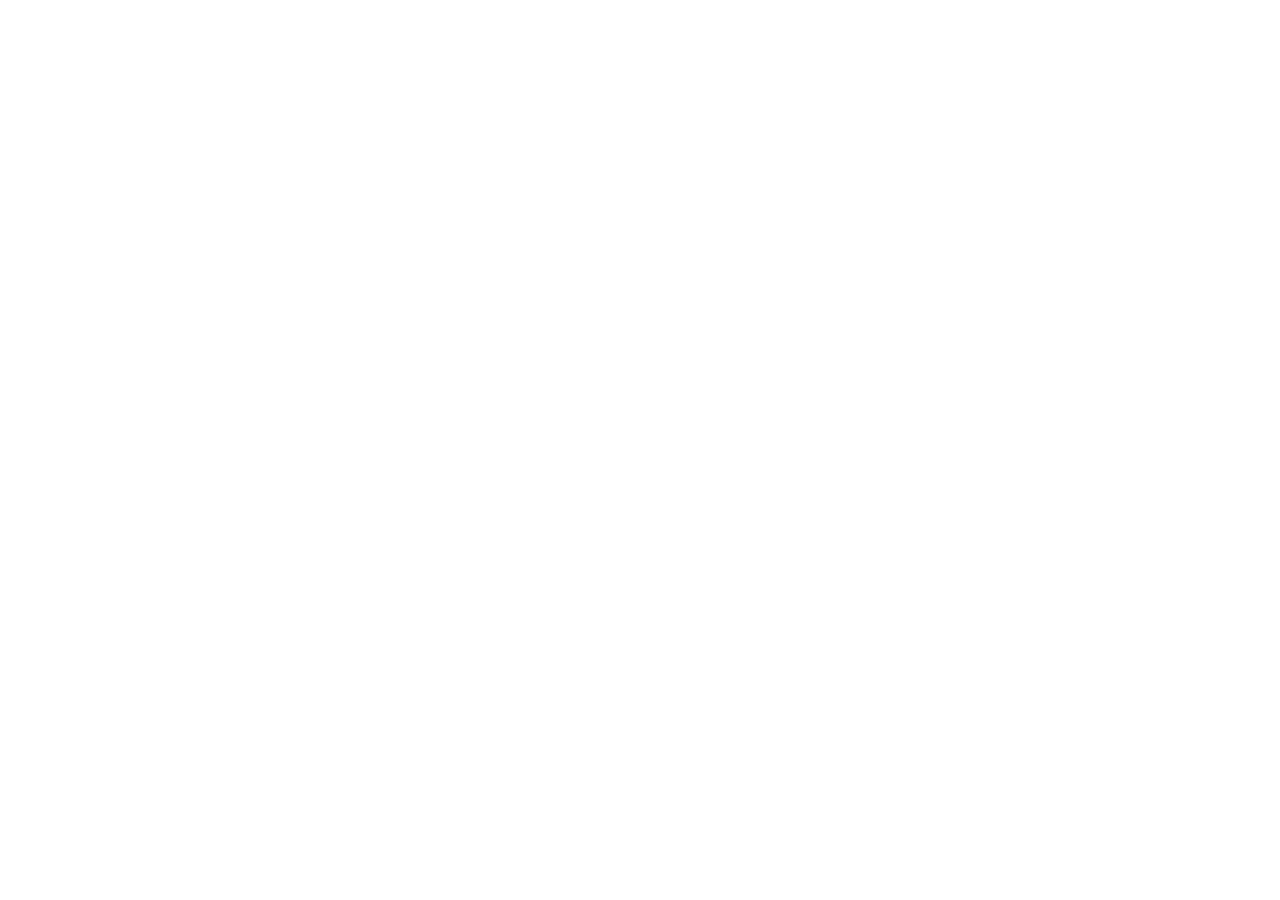
==== index.html @ ad1311bf "feat: initial commit for Nova Unblocked Games Setup project structure, Tailwind CSS, Vite configurat" ====
<!doctype html>
<html lang="en">
  <head>
    <meta charset="UTF-8" />
    <meta name="viewport" content="width=device-width, initial-scale=1.0" />
    <title>Nova Unblocked Games</title>
    <meta name="description" content="Fast, unblocked HTML5 games hub featuring curated arcade, puzzle, sports, and retro games with tab cloaking and fullscreen play." />
    <meta property="og:title" content="Nova Unblocked Games" />
    <meta property="og:description" content="Fast, unblocked HTML5 games hub featuring curated arcade, puzzle, sports, and retro games with tab cloaking and fullscreen play." />
    <meta property="og:type" content="website" />
    <meta name="twitter:card" content="summary_large_image" />
    <link rel="preconnect" href="https://fonts.googleapis.com" />
    <link rel="preconnect" href="https://fonts.gstatic.com" crossorigin />
    <link href="https://fonts.googleapis.com/css2?family=Plus+Jakarta+Sans:wght@400;500;600;700;800&family=JetBrains+Mono:wght@400;500&display=swap" rel="stylesheet" />
    <link id="app-favicon" rel="icon" type="image/svg+xml" href="data:image/svg+xml,<svg xmlns='http://www.w3.org/2000/svg' viewBox='0 0 24 24' fill='%236366f1'><path d='M21 6H3c-1.1 0-2 .9-2 2v8c0 1.1.9 2 2 2h18c1.1 0 2-.9 2-2V8c0-1.1-.9-2-2-2zm-10 7H8v3H6v-3H3v-2h3V8h2v3h3v2zm4.5 2c-.83 0-1.5-.67-1.5-1.5s.67-1.5 1.5-1.5 1.5.67 1.5 1.5-.67 1.5-1.5 1.5zm4-3c-.83 0-1.5-.67-1.5-1.5S18.67 9 19.5 9s1.5.67 1.5 1.5-.67 1.5-1.5 1.5z'/></svg>" />
  </head>
  <body class="bg-slate-950 text-slate-100 min-h-screen antialiased selection:bg-indigo-500 selection:text-white">
    <div id="root"></div>
    <script type="module" src="/src/main.jsx"></script>
  </body>
</html>
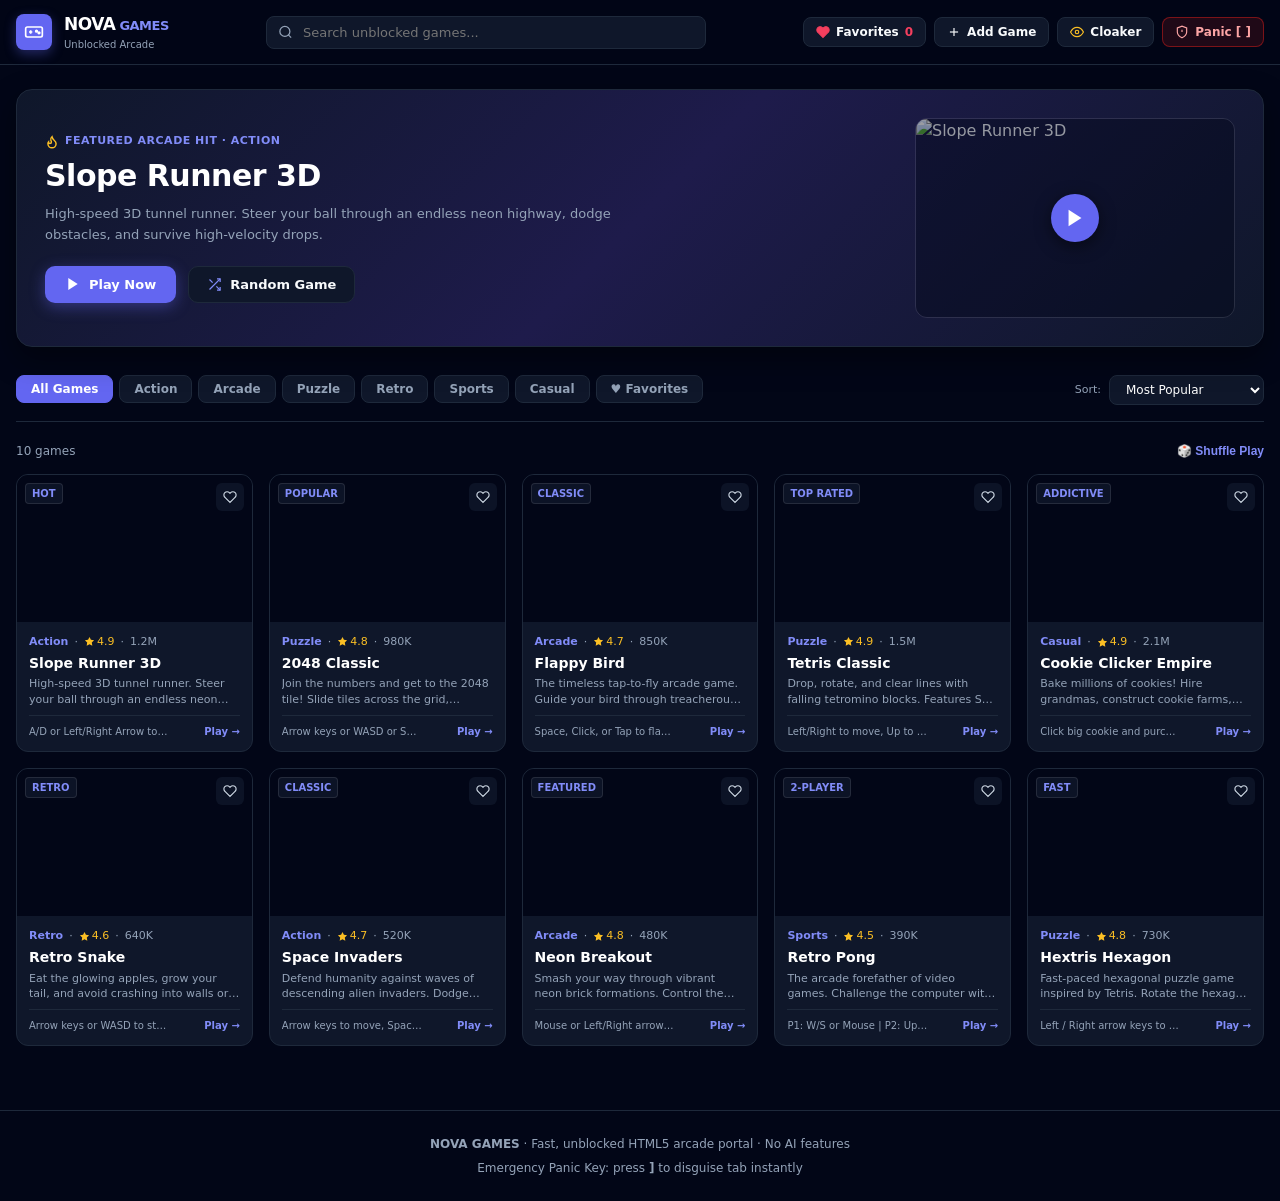
==== commit ec245abf: "feat: refactor to vanilla JS architecture Migrate the project to a pure vanilla JavaScript stack wit" ====
--- a/index.html
+++ b/index.html
@@ -13,9 +13,301 @@
     <link rel="preconnect" href="https://fonts.gstatic.com" crossorigin />
     <link href="https://fonts.googleapis.com/css2?family=Plus+Jakarta+Sans:wght@400;500;600;700;800&family=JetBrains+Mono:wght@400;500&display=swap" rel="stylesheet" />
     <link id="app-favicon" rel="icon" type="image/svg+xml" href="data:image/svg+xml,<svg xmlns='http://www.w3.org/2000/svg' viewBox='0 0 24 24' fill='%236366f1'><path d='M21 6H3c-1.1 0-2 .9-2 2v8c0 1.1.9 2 2 2h18c1.1 0 2-.9 2-2V8c0-1.1-.9-2-2-2zm-10 7H8v3H6v-3H3v-2h3V8h2v3h3v2zm4.5 2c-.83 0-1.5-.67-1.5-1.5s.67-1.5 1.5-1.5 1.5.67 1.5 1.5-.67 1.5-1.5 1.5zm4-3c-.83 0-1.5-.67-1.5-1.5S18.67 9 19.5 9s1.5.67 1.5 1.5-.67 1.5-1.5 1.5z'/></svg>" />
+    <link rel="stylesheet" href="./src/style.css" />
+    <script type="module" src="./src/main.js"></script>
   </head>
-  <body class="bg-slate-950 text-slate-100 min-h-screen antialiased selection:bg-indigo-500 selection:text-white">
-    <div id="root"></div>
-    <script type="module" src="/src/main.jsx"></script>
+  <body>
+    <!-- Top Navigation Bar -->
+    <header class="navbar">
+      <div class="nav-container">
+        <!-- Brand -->
+        <a class="brand" onclick="closePlayer(); resetFilter();">
+          <div class="brand-icon">
+            <svg width="20" height="20" viewBox="0 0 24 24" fill="none" stroke="currentColor" stroke-width="2"><rect x="2" y="6" width="20" height="12" rx="2"/><path d="M6 12h4m-2-2v4"/><circle cx="15" cy="11" r="1"/><circle cx="18" cy="13" r="1"/></svg>
+          </div>
+          <div>
+            <div class="brand-title">NOVA<span>GAMES</span></div>
+            <span class="brand-sub">Unblocked Arcade</span>
+          </div>
+        </a>
+
+        <!-- Search -->
+        <div class="search-box">
+          <svg class="search-icon" width="15" height="15" viewBox="0 0 24 24" fill="none" stroke="currentColor" stroke-width="2"><circle cx="11" cy="11" r="8"/><line x1="21" y1="21" x2="16.65" y2="16.65"/></svg>
+          <input type="text" id="search-input" class="search-input" placeholder="Search unblocked games..." autocomplete="off" />
+          <button id="search-clear" class="search-clear" title="Clear search">✕</button>
+        </div>
+
+        <!-- Action Buttons -->
+        <div class="nav-actions">
+          <button class="btn-nav" onclick="activeCategory = 'favorites'; updateCategoryTabs(); renderGames();" title="View Starred Games">
+            <svg width="14" height="14" viewBox="0 0 24 24" fill="#f43f5e" stroke="#f43f5e" stroke-width="2"><path d="M20.84 4.61a5.5 5.5 0 0 0-7.78 0L12 5.67l-1.06-1.06a5.5 5.5 0 0 0-7.78 7.78l1.06 1.06L12 21.23l7.78-7.78 1.06-1.06a5.5 5.5 0 0 0 0-7.78z"/></svg>
+            <span class="desktop-only">Favorites</span>
+            <span id="favorites-count" style="color:var(--rose); font-weight:700;">0</span>
+          </button>
+
+          <button class="btn-nav" onclick="openModal('add-game-modal')" title="Add your own iframe game">
+            <svg width="14" height="14" viewBox="0 0 24 24" fill="none" stroke="currentColor" stroke-width="2"><line x1="12" y1="5" x2="12" y2="19"/><line x1="5" y1="12" x2="19" y2="12"/></svg>
+            <span class="desktop-only">Add Game</span>
+          </button>
+
+          <button class="btn-nav" onclick="openModal('cloaker-modal')" title="Disguise browser tab">
+            <svg width="14" height="14" viewBox="0 0 24 24" fill="none" stroke="#fbbf24" stroke-width="2"><path d="M1 12s4-8 11-8 11 8 11 8-4 8-11 8-11-8-11-8z"/><circle cx="12" cy="12" r="3"/></svg>
+            <span class="desktop-only">Cloaker</span>
+          </button>
+
+          <button class="btn-nav btn-panic" onclick="togglePanic()" title="Panic disguise key [ ]">
+            <svg width="14" height="14" viewBox="0 0 24 24" fill="none" stroke="currentColor" stroke-width="2"><path d="M12 22s8-4 8-10V5l-8-3-8 3v7c0 6 8 10 8 10z"/><line x1="12" y1="8" x2="12" y2="12"/><line x1="12" y1="16" x2="12.01" y2="16"/></svg>
+            <span>Panic [ ]</span>
+          </button>
+        </div>
+      </div>
+    </header>
+
+    <!-- Main Container -->
+    <main class="main-content">
+      <!-- Library View -->
+      <section id="library-view">
+        <!-- Hero Spotlight -->
+        <div id="hero-section">
+          <div id="hero-card" class="hero-card">
+            <!-- Populated by main.js -->
+          </div>
+        </div>
+
+        <!-- Recently Played Rail -->
+        <div id="recent-section" style="display:none; margin-bottom: 24px;">
+          <div style="font-size: 11px; font-weight: 700; color: var(--text-muted); text-transform: uppercase; letter-spacing: 0.5px; margin-bottom: 8px;">
+            Recently Played
+          </div>
+          <div id="recent-rail" style="display: flex; gap: 10px; overflow-x: auto; padding-bottom: 6px;"></div>
+        </div>
+
+        <!-- Filter & Sorting Navigation Bar -->
+        <div class="filter-bar">
+          <div class="category-tabs">
+            <button class="cat-tab active" data-cat="all">All Games</button>
+            <button class="cat-tab" data-cat="Action">Action</button>
+            <button class="cat-tab" data-cat="Arcade">Arcade</button>
+            <button class="cat-tab" data-cat="Puzzle">Puzzle</button>
+            <button class="cat-tab" data-cat="Retro">Retro</button>
+            <button class="cat-tab" data-cat="Sports">Sports</button>
+            <button class="cat-tab" data-cat="Casual">Casual</button>
+            <button class="cat-tab favorites-tab" data-cat="favorites">♥ Favorites</button>
+          </div>
+
+          <div style="display: flex; align-items: center; gap: 8px;">
+            <span style="font-size: 11px; color: var(--text-muted);">Sort:</span>
+            <select id="sort-select" class="sort-select">
+              <option value="popular">Most Popular</option>
+              <option value="rating">Top Rated</option>
+              <option value="az">Alphabetical (A-Z)</option>
+            </select>
+          </div>
+        </div>
+
+        <!-- Grid Header -->
+        <div style="display: flex; justify-content: space-between; align-items: center; margin-bottom: 14px; font-size: 12px; color: var(--text-muted);">
+          <span id="games-count">Loading games...</span>
+          <button style="background: none; border: none; color: var(--accent-light); cursor: pointer; font-size: 12px; font-weight: 600;" onclick="playRandomGame()">
+            🎲 Shuffle Play
+          </button>
+        </div>
+
+        <!-- Games Grid -->
+        <div id="games-grid" class="games-grid">
+          <!-- Populated by main.js -->
+        </div>
+      </section>
+
+      <!-- Game Player View -->
+      <section id="player-view" class="player-view">
+        <!-- Player Action Toolbar -->
+        <div class="player-toolbar">
+          <button class="btn-nav" onclick="closePlayer()">
+            <svg width="14" height="14" viewBox="0 0 24 24" fill="none" stroke="currentColor" stroke-width="2"><line x1="19" y1="12" x2="5" y2="12"/><polyline points="12 19 5 12 12 5"/></svg>
+            <span>Back to Library</span>
+          </button>
+
+          <div style="display: flex; gap: 8px; flex-wrap: wrap;">
+            <button id="player-fav-btn" class="btn-nav" onclick="toggleFavorite(activeGame.id)">
+              <!-- Populated by JS -->
+            </button>
+            <button class="btn-nav" onclick="toggleTheater()" title="Toggle Theater Mode">
+              <svg width="14" height="14" viewBox="0 0 24 24" fill="none" stroke="currentColor" stroke-width="2"><rect x="2" y="7" width="20" height="15" rx="2" ry="2"/><polyline points="17 2 12 7 7 2"/></svg>
+              <span>Theater</span>
+            </button>
+            <button class="btn-nav" onclick="reloadGameFrame()" title="Reload Frame">
+              <svg width="14" height="14" viewBox="0 0 24 24" fill="none" stroke="currentColor" stroke-width="2"><polyline points="23 4 23 10 17 10"/><path d="M20.49 15a9 9 0 1 1-2.12-9.36L23 10"/></svg>
+              <span>Reload</span>
+            </button>
+            <button class="btn-nav" onclick="toggleFullscreen()" title="Fullscreen">
+              <svg width="14" height="14" viewBox="0 0 24 24" fill="none" stroke="currentColor" stroke-width="2"><polyline points="15 3 21 3 21 9"/><polyline points="9 21 3 21 3 15"/><line x1="21" y1="3" x2="14" y2="10"/><line x1="3" y1="21" x2="10" y2="14"/></svg>
+              <span>Fullscreen</span>
+            </button>
+            <button class="btn-primary" style="padding: 7px 14px; font-size: 12px;" onclick="openAboutBlank()" title="Open in stealth about:blank window">
+              <svg width="14" height="14" viewBox="0 0 24 24" fill="none" stroke="currentColor" stroke-width="2"><path d="M18 13v6a2 2 0 0 1-2 2H5a2 2 0 0 1-2-2V8a2 2 0 0 1 2-2h6"/><polyline points="15 3 21 3 21 9"/><line x1="10" y1="14" x2="21" y2="3"/></svg>
+              <span>Stealth Window</span>
+            </button>
+          </div>
+        </div>
+
+        <!-- Iframe Container -->
+        <div id="player-frame-container" class="player-frame-container">
+          <iframe id="player-iframe" class="player-iframe" allow="fullscreen; accelerometer; gyroscope; gamepad" allowfullscreen sandbox="allow-scripts allow-same-origin allow-forms allow-popups allow-modals"></iframe>
+        </div>
+
+        <!-- Details Card -->
+        <div class="player-details-card">
+          <div style="display:flex; justify-content:space-between; align-items:flex-start; gap:16px; border-bottom: 1px solid var(--border-color); padding-bottom: 14px;">
+            <div>
+              <div style="display:flex; align-items:center; gap:6px; font-size:12px; color:var(--text-muted); margin-bottom:4px;">
+                <span id="player-category" style="color:var(--accent-light); font-weight:700;"></span>
+                <span>·</span>
+                <span style="color:var(--amber);">★ <span id="player-rating"></span></span>
+                <span>·</span>
+                <span id="player-plays"></span>
+              </div>
+              <h1 id="player-title" style="font-size:22px; font-weight:800; color:#fff;"></h1>
+            </div>
+
+            <button class="btn-nav" onclick="shareGame()">
+              <svg width="14" height="14" viewBox="0 0 24 24" fill="none" stroke="currentColor" stroke-width="2"><circle cx="18" cy="5" r="3"/><circle cx="6" cy="12" r="3"/><circle cx="18" cy="19" r="3"/><line x1="8.59" y1="13.51" x2="15.42" y2="17.49"/><line x1="15.41" y1="6.51" x2="8.59" y2="10.49"/></svg>
+              <span>Share</span>
+            </button>
+          </div>
+
+          <!-- Controls hint box -->
+          <div style="margin-top:14px; background:#020617; border:1px solid var(--border-color); border-radius:8px; padding:10px 14px; font-size:12px; display:flex; align-items:center; gap:8px;">
+            <span style="font-weight:700; color:#fff;">Controls:</span>
+            <span id="player-controls" style="color:var(--text-muted); font-family:var(--font-mono);"></span>
+          </div>
+
+          <!-- Description -->
+          <p id="player-desc" style="margin-top:12px; font-size:13px; color:var(--text-muted); line-height:1.6;"></p>
+
+          <!-- Tags -->
+          <div id="player-tags" style="margin-top:12px; font-size:11px; color:var(--text-muted);"></div>
+        </div>
+      </section>
+    </main>
+
+    <!-- Footer -->
+    <footer class="footer">
+      <div>
+        <b>NOVA GAMES</b> · Fast, unblocked HTML5 arcade portal · No AI features
+      </div>
+      <div style="margin-top: 6px;">
+        Emergency Panic Key: press <b>]</b> to disguise tab instantly
+      </div>
+    </footer>
+
+    <!-- Tab Cloaker Modal -->
+    <div id="cloaker-modal" class="modal-overlay" onclick="closeModal('cloaker-modal')">
+      <div class="modal-box" onclick="event.stopPropagation()">
+        <div class="modal-header">
+          <div class="modal-title">Tab Cloaker Disguise</div>
+          <button class="modal-close" onclick="closeModal('cloaker-modal')">✕</button>
+        </div>
+        <p style="font-size:12px; color:var(--text-muted); margin-bottom:14px;">
+          Select a preset to camouflage your browser tab title and favicon:
+        </p>
+        <div id="cloak-presets-list"></div>
+      </div>
+    </div>
+
+    <!-- Add Custom Game Modal -->
+    <div id="add-game-modal" class="modal-overlay" onclick="closeModal('add-game-modal')">
+      <div class="modal-box" onclick="event.stopPropagation()">
+        <div class="modal-header">
+          <div class="modal-title">Add Custom Game</div>
+          <button class="modal-close" onclick="closeModal('add-game-modal')">✕</button>
+        </div>
+        <form id="add-game-form">
+          <div class="form-group">
+            <label class="form-label">Game Title *</label>
+            <input type="text" id="new-game-title" class="form-input" required placeholder="e.g. Pixel Runner" />
+          </div>
+
+          <div style="display:grid; grid-template-columns: 1fr 1fr; gap:10px;">
+            <div class="form-group">
+              <label class="form-label">Category</label>
+              <select id="new-game-category" class="form-select">
+                <option value="Action">Action</option>
+                <option value="Arcade">Arcade</option>
+                <option value="Puzzle">Puzzle</option>
+                <option value="Retro">Retro</option>
+                <option value="Sports">Sports</option>
+                <option value="Casual">Casual</option>
+              </select>
+            </div>
+            <div class="form-group">
+              <label class="form-label">Controls</label>
+              <input type="text" id="new-game-controls" class="form-input" placeholder="e.g. Arrow keys" />
+            </div>
+          </div>
+
+          <div class="form-group">
+            <label class="form-label">Iframe Embed Code or URL *</label>
+            <textarea id="new-game-iframe" class="form-textarea" rows="3" required placeholder='<iframe src="https://..." allowfullscreen></iframe> OR https://example.com/game'></textarea>
+          </div>
+
+          <div class="form-group">
+            <label class="form-label">Description</label>
+            <textarea id="new-game-desc" class="form-textarea" rows="2" placeholder="Short description of the game..."></textarea>
+          </div>
+
+          <div style="display:flex; justify-content:space-between; align-items:center; margin-top:16px;">
+            <button type="button" class="btn-secondary" style="font-size:11px; padding:6px 10px;" onclick="exportGamesJson()">
+              Export games.json
+            </button>
+            <div style="display:flex; gap:8px;">
+              <button type="button" class="btn-secondary" onclick="closeModal('add-game-modal')">Cancel</button>
+              <button type="submit" class="btn-primary">Save Game</button>
+            </div>
+          </div>
+        </form>
+      </div>
+    </div>
+
+    <!-- Panic Screen Disguise (Google Classroom) -->
+    <div id="panic-screen" class="panic-screen">
+      <div style="height:60px; border-bottom:1px solid #dadce0; background:#fff; padding:0 20px; display:flex; align-items:center; justify-content:space-between;">
+        <div style="display:flex; align-items:center; gap:10px;">
+          <span style="font-size:22px; color:#5f6368;">Google</span>
+          <span style="font-size:22px; color:#137333; font-weight:500;">Classroom</span>
+        </div>
+        <div style="display:flex; align-items:center; gap:12px;">
+          <span style="font-size:12px; color:#5f6368;">Press <b>ESC</b> or click here to resume:</span>
+          <button style="padding:6px 12px; background:#1a73e8; color:#fff; border:none; border-radius:4px; cursor:pointer;" onclick="togglePanic()">Resume</button>
+        </div>
+      </div>
+      <div style="max-width:900px; margin:30px auto; padding:0 20px; width:100%;">
+        <h2 style="font-size:18px; color:#202124; margin-bottom:16px;">Enrolled Classes</h2>
+        <div style="display:grid; grid-template-columns: repeat(auto-fit, minmax(260px, 1fr)); gap:20px;">
+          <div style="background:#fff; border:1px solid #dadce0; border-radius:8px; overflow:hidden;">
+            <div style="background:#1e8e3e; color:#fff; padding:16px; height:90px;">
+              <h3 style="font-size:16px;">AP Computer Science A</h3>
+              <p style="font-size:12px; opacity:0.9;">Period 3 · Room 204</p>
+            </div>
+            <div style="padding:14px; font-size:12px; color:#5f6368;">Due Friday: Lab Recursion Exercises</div>
+          </div>
+          <div style="background:#fff; border:1px solid #dadce0; border-radius:8px; overflow:hidden;">
+            <div style="background:#1a73e8; color:#fff; padding:16px; height:90px;">
+              <h3 style="font-size:16px;">World History II</h3>
+              <p style="font-size:12px; opacity:0.9;">Period 5 · Room 112</p>
+            </div>
+            <div style="padding:14px; font-size:12px; color:#5f6368;">Reading: Chapter 14 Documents</div>
+          </div>
+          <div style="background:#fff; border:1px solid #dadce0; border-radius:8px; overflow:hidden;">
+            <div style="background:#e37400; color:#fff; padding:16px; height:90px;">
+              <h3 style="font-size:16px;">Pre-Calculus Honors</h3>
+              <p style="font-size:12px; opacity:0.9;">Period 2 · Room 308</p>
+            </div>
+            <div style="padding:14px; font-size:12px; color:#5f6368;">Trigonometric Identities Quiz</div>
+          </div>
+        </div>
+      </div>
+    </div>
   </body>
 </html>
--- a/src/style.css
+++ b/src/style.css
@@ -0,0 +1,736 @@
+/* ============================================================
+   NOVA UNBLOCKED GAMES - PURE CSS STYLESHEET
+   Clean, modern dark-arcade aesthetic with zero-pill metadata
+   ============================================================ */
+
+*, *::before, *::after {
+  box-sizing: border-box;
+  margin: 0;
+  padding: 0;
+}
+
+:root {
+  --bg-main: #020617;
+  --bg-card: #0f172a;
+  --bg-card-hover: #1e293b;
+  --border-color: #1e293b;
+  --border-hover: #334155;
+  --text-main: #f8fafc;
+  --text-muted: #94a3b8;
+  --accent: #6366f1;
+  --accent-hover: #4f46e5;
+  --accent-light: #818cf8;
+  --rose: #f43f5e;
+  --amber: #fbbf24;
+  --green: #22c55e;
+  --font-sans: 'Plus Jakarta Sans', system-ui, -apple-system, sans-serif;
+  --font-mono: 'JetBrains Mono', monospace;
+}
+
+body {
+  background-color: var(--bg-main);
+  color: var(--text-main);
+  font-family: var(--font-sans);
+  min-height: 100vh;
+  line-height: 1.5;
+  -webkit-font-smoothing: antialiased;
+}
+
+/* Header & Navbar */
+.navbar {
+  position: sticky;
+  top: 0;
+  z-index: 40;
+  background: rgba(2, 6, 23, 0.88);
+  backdrop-filter: blur(12px);
+  -webkit-backdrop-filter: blur(12px);
+  border-bottom: 1px solid var(--border-color);
+}
+
+.nav-container {
+  max-width: 1280px;
+  margin: 0 auto;
+  padding: 0 16px;
+  height: 64px;
+  display: flex;
+  align-items: center;
+  justify-content: space-between;
+  gap: 16px;
+}
+
+.brand {
+  display: flex;
+  align-items: center;
+  gap: 12px;
+  cursor: pointer;
+  text-decoration: none;
+  flex-shrink: 0;
+}
+
+.brand-icon {
+  width: 36px;
+  height: 36px;
+  border-radius: 8px;
+  background: var(--accent);
+  display: flex;
+  align-items: center;
+  justify-content: center;
+  color: #fff;
+  box-shadow: 0 4px 12px rgba(99, 102, 241, 0.35);
+}
+
+.brand-title {
+  font-size: 17px;
+  font-weight: 800;
+  letter-spacing: -0.5px;
+  color: #fff;
+}
+
+.brand-title span {
+  color: var(--accent-light);
+  font-size: 13px;
+  font-weight: 700;
+  margin-left: 4px;
+}
+
+.brand-sub {
+  font-size: 10px;
+  color: var(--text-muted);
+  display: block;
+}
+
+/* Search Input */
+.search-box {
+  flex: 1;
+  max-width: 440px;
+  position: relative;
+}
+
+.search-icon {
+  position: absolute;
+  left: 12px;
+  top: 50%;
+  transform: translateY(-50%);
+  color: var(--text-muted);
+  pointer-events: none;
+}
+
+.search-input {
+  width: 100%;
+  background: #0f172a;
+  border: 1px solid var(--border-color);
+  border-radius: 8px;
+  padding: 8px 32px 8px 36px;
+  font-size: 13px;
+  color: #fff;
+  font-family: inherit;
+  outline: none;
+  transition: border-color 0.15s;
+}
+
+.search-input:focus {
+  border-color: var(--accent);
+}
+
+.search-clear {
+  position: absolute;
+  right: 10px;
+  top: 50%;
+  transform: translateY(-50%);
+  background: none;
+  border: none;
+  color: var(--text-muted);
+  cursor: pointer;
+  display: none;
+}
+
+.search-clear.visible {
+  display: block;
+}
+
+/* Nav Actions */
+.nav-actions {
+  display: flex;
+  align-items: center;
+  gap: 8px;
+  flex-shrink: 0;
+}
+
+.btn-nav {
+  display: inline-flex;
+  align-items: center;
+  gap: 6px;
+  padding: 7px 12px;
+  border-radius: 8px;
+  font-size: 12px;
+  font-weight: 600;
+  cursor: pointer;
+  background: #0f172a;
+  border: 1px solid var(--border-color);
+  color: var(--text-main);
+  transition: all 0.15s;
+  font-family: inherit;
+}
+
+.btn-nav:hover {
+  background: #1e293b;
+  border-color: var(--border-hover);
+}
+
+.btn-panic {
+  background: rgba(153, 27, 27, 0.2);
+  border-color: rgba(185, 28, 28, 0.6);
+  color: #fca5a5;
+}
+
+.btn-panic:hover {
+  background: rgba(185, 28, 28, 0.4);
+}
+
+/* Main Layout */
+.main-content {
+  max-width: 1280px;
+  margin: 0 auto;
+  padding: 24px 16px 64px;
+}
+
+/* Featured Hero Banner */
+.hero-card {
+  position: relative;
+  background: linear-gradient(135deg, #0f172a 0%, #1e1b4b 50%, #0f172a 100%);
+  border: 1px solid var(--border-color);
+  border-radius: 16px;
+  padding: 28px;
+  margin-bottom: 28px;
+  display: flex;
+  flex-direction: column;
+  gap: 24px;
+  box-shadow: 0 12px 30px rgba(0, 0, 0, 0.4);
+}
+
+@media (min-width: 768px) {
+  .hero-card {
+    flex-direction: row;
+    align-items: center;
+    justify-content: space-between;
+  }
+}
+
+.hero-info {
+  max-width: 580px;
+}
+
+.hero-kicker {
+  display: flex;
+  align-items: center;
+  gap: 6px;
+  font-size: 11px;
+  font-weight: 700;
+  color: var(--accent-light);
+  text-transform: uppercase;
+  letter-spacing: 0.5px;
+  margin-bottom: 8px;
+}
+
+.hero-title {
+  font-size: 30px;
+  font-weight: 800;
+  color: #fff;
+  letter-spacing: -0.5px;
+  line-height: 1.2;
+}
+
+.hero-desc {
+  font-size: 13px;
+  color: var(--text-muted);
+  margin-top: 10px;
+  line-height: 1.6;
+}
+
+.hero-buttons {
+  display: flex;
+  gap: 12px;
+  margin-top: 20px;
+}
+
+.btn-primary {
+  background: var(--accent);
+  color: #fff;
+  border: none;
+  padding: 10px 20px;
+  border-radius: 10px;
+  font-size: 13px;
+  font-weight: 700;
+  cursor: pointer;
+  display: inline-flex;
+  align-items: center;
+  gap: 8px;
+  box-shadow: 0 4px 15px rgba(99, 102, 241, 0.4);
+  transition: transform 0.1s, background 0.15s;
+  font-family: inherit;
+}
+
+.btn-primary:hover {
+  background: var(--accent-hover);
+  transform: translateY(-1px);
+}
+
+.btn-secondary {
+  background: #0f172a;
+  color: var(--text-main);
+  border: 1px solid var(--border-color);
+  padding: 10px 18px;
+  border-radius: 10px;
+  font-size: 13px;
+  font-weight: 600;
+  cursor: pointer;
+  display: inline-flex;
+  align-items: center;
+  gap: 8px;
+  font-family: inherit;
+  transition: background 0.15s;
+}
+
+.btn-secondary:hover {
+  background: #1e293b;
+}
+
+.hero-thumbnail {
+  width: 100%;
+  max-width: 320px;
+  aspect-ratio: 16/10;
+  border-radius: 12px;
+  overflow: hidden;
+  position: relative;
+  border: 1px solid rgba(255, 255, 255, 0.1);
+  cursor: pointer;
+  flex-shrink: 0;
+}
+
+.hero-thumbnail img {
+  width: 100%;
+  height: 100%;
+  object-fit: cover;
+  transition: transform 0.3s ease;
+}
+
+.hero-thumbnail:hover img {
+  transform: scale(1.05);
+}
+
+.hero-play-overlay {
+  position: absolute;
+  inset: 0;
+  background: rgba(2, 6, 23, 0.4);
+  display: flex;
+  align-items: center;
+  justify-content: center;
+}
+
+.hero-play-btn {
+  width: 48px;
+  height: 48px;
+  border-radius: 50%;
+  background: var(--accent);
+  color: #fff;
+  display: flex;
+  align-items: center;
+  justify-content: center;
+  box-shadow: 0 4px 16px rgba(0,0,0,0.5);
+}
+
+/* Category Filter Bar */
+.filter-bar {
+  display: flex;
+  flex-wrap: wrap;
+  align-items: center;
+  justify-content: space-between;
+  gap: 12px;
+  margin-bottom: 20px;
+  padding-bottom: 16px;
+  border-bottom: 1px solid var(--border-color);
+}
+
+.category-tabs {
+  display: flex;
+  align-items: center;
+  gap: 6px;
+  overflow-x: auto;
+  padding-bottom: 2px;
+}
+
+.cat-tab {
+  padding: 6px 14px;
+  border-radius: 8px;
+  font-size: 12px;
+  font-weight: 600;
+  cursor: pointer;
+  border: 1px solid var(--border-color);
+  background: #0f172a;
+  color: var(--text-muted);
+  white-space: nowrap;
+  font-family: inherit;
+  transition: all 0.15s;
+}
+
+.cat-tab:hover {
+  color: #fff;
+  border-color: var(--border-hover);
+}
+
+.cat-tab.active {
+  background: var(--accent);
+  color: #fff;
+  border-color: var(--accent);
+}
+
+.cat-tab.favorites-tab.active {
+  background: var(--rose);
+  border-color: var(--rose);
+}
+
+.sort-select {
+  background: #0f172a;
+  border: 1px solid var(--border-color);
+  color: #fff;
+  border-radius: 8px;
+  padding: 6px 12px;
+  font-size: 12px;
+  font-family: inherit;
+  outline: none;
+}
+
+/* Games Grid */
+.games-grid {
+  display: grid;
+  grid-template-columns: repeat(auto-fill, minmax(220px, 1fr));
+  gap: 16px;
+}
+
+.game-card {
+  background: var(--bg-card);
+  border: 1px solid var(--border-color);
+  border-radius: 12px;
+  overflow: hidden;
+  cursor: pointer;
+  display: flex;
+  flex-direction: column;
+  transition: transform 0.15s, border-color 0.15s, box-shadow 0.15s;
+}
+
+.game-card:hover {
+  transform: translateY(-2px);
+  border-color: var(--border-hover);
+  box-shadow: 0 10px 25px rgba(0, 0, 0, 0.4);
+}
+
+.game-thumb-wrap {
+  position: relative;
+  aspect-ratio: 16/10;
+  background: #020617;
+  overflow: hidden;
+}
+
+.game-thumb {
+  width: 100%;
+  height: 100%;
+  object-fit: cover;
+  transition: transform 0.3s ease;
+}
+
+.game-card:hover .game-thumb {
+  transform: scale(1.05);
+}
+
+.game-fav-btn {
+  position: absolute;
+  top: 8px;
+  right: 8px;
+  width: 28px;
+  height: 28px;
+  border-radius: 6px;
+  background: rgba(15, 23, 42, 0.8);
+  border: none;
+  color: #cbd5e1;
+  display: flex;
+  align-items: center;
+  justify-content: center;
+  cursor: pointer;
+  transition: all 0.15s;
+  z-index: 5;
+}
+
+.game-fav-btn:hover {
+  background: #0f172a;
+  color: #fff;
+}
+
+.game-fav-btn.is-fav {
+  background: var(--rose);
+  color: #fff;
+}
+
+.game-badge {
+  position: absolute;
+  top: 8px;
+  left: 8px;
+  background: rgba(15, 23, 42, 0.85);
+  border: 1px solid rgba(255, 255, 255, 0.1);
+  color: var(--accent-light);
+  font-size: 10px;
+  font-weight: 700;
+  text-transform: uppercase;
+  padding: 2px 6px;
+  border-radius: 4px;
+}
+
+.game-info {
+  padding: 12px;
+  display: flex;
+  flex-direction: column;
+  flex: 1;
+  justify-content: space-between;
+}
+
+.game-meta {
+  display: flex;
+  align-items: center;
+  gap: 6px;
+  font-size: 11px;
+  color: var(--text-muted);
+  margin-bottom: 4px;
+}
+
+.game-meta .cat-name {
+  color: var(--accent-light);
+  font-weight: 600;
+}
+
+.game-meta .rating {
+  color: var(--amber);
+  display: flex;
+  align-items: center;
+  gap: 2px;
+}
+
+.game-title {
+  font-size: 14px;
+  font-weight: 700;
+  color: #fff;
+  line-height: 1.3;
+  margin-bottom: 4px;
+  overflow: hidden;
+  text-overflow: ellipsis;
+  white-space: nowrap;
+}
+
+.game-desc {
+  font-size: 11px;
+  color: var(--text-muted);
+  line-height: 1.4;
+  display: -webkit-box;
+  -webkit-line-clamp: 2;
+  -webkit-box-orient: vertical;
+  overflow: hidden;
+  margin-bottom: 8px;
+}
+
+.game-footer {
+  border-top: 1px solid var(--border-color);
+  padding-top: 8px;
+  display: flex;
+  align-items: center;
+  justify-content: space-between;
+  font-size: 10px;
+  color: var(--text-muted);
+}
+
+.game-launch {
+  color: var(--accent-light);
+  font-weight: 600;
+}
+
+/* Game Player View */
+.player-view {
+  display: none;
+}
+
+.player-view.active {
+  display: block;
+}
+
+.player-toolbar {
+  display: flex;
+  flex-wrap: wrap;
+  align-items: center;
+  justify-content: space-between;
+  gap: 12px;
+  margin-bottom: 16px;
+}
+
+.player-frame-container {
+  width: 100%;
+  max-width: 960px;
+  margin: 0 auto;
+  height: 600px;
+  background: #000;
+  border: 1px solid var(--border-color);
+  border-radius: 12px;
+  overflow: hidden;
+  position: relative;
+  box-shadow: 0 15px 35px rgba(0, 0, 0, 0.6);
+  transition: all 0.3s ease;
+}
+
+.player-frame-container.theater {
+  max-width: 100%;
+  height: 84vh;
+}
+
+.player-iframe {
+  width: 100%;
+  height: 100%;
+  border: none;
+  display: block;
+}
+
+.player-details-card {
+  max-width: 960px;
+  margin: 16px auto 0;
+  background: var(--bg-card);
+  border: 1px solid var(--border-color);
+  border-radius: 12px;
+  padding: 20px;
+}
+
+/* Modals */
+.modal-overlay {
+  position: fixed;
+  inset: 0;
+  background: rgba(2, 6, 23, 0.85);
+  backdrop-filter: blur(6px);
+  -webkit-backdrop-filter: blur(6px);
+  z-index: 50;
+  display: none;
+  align-items: center;
+  justify-content: center;
+  padding: 16px;
+}
+
+.modal-overlay.active {
+  display: flex;
+}
+
+.modal-box {
+  background: #0f172a;
+  border: 1px solid var(--border-hover);
+  border-radius: 16px;
+  max-width: 480px;
+  width: 100%;
+  padding: 24px;
+  position: relative;
+  box-shadow: 0 20px 40px rgba(0, 0, 0, 0.6);
+}
+
+.modal-header {
+  display: flex;
+  align-items: center;
+  justify-content: space-between;
+  border-bottom: 1px solid var(--border-color);
+  padding-bottom: 12px;
+  margin-bottom: 16px;
+}
+
+.modal-title {
+  font-size: 16px;
+  font-weight: 700;
+  color: #fff;
+}
+
+.modal-close {
+  background: none;
+  border: none;
+  color: var(--text-muted);
+  cursor: pointer;
+}
+
+.modal-close:hover {
+  color: #fff;
+}
+
+.cloak-item {
+  display: flex;
+  align-items: center;
+  justify-content: space-between;
+  padding: 12px;
+  border: 1px solid var(--border-color);
+  border-radius: 10px;
+  margin-bottom: 8px;
+  cursor: pointer;
+  background: rgba(2, 6, 23, 0.4);
+  transition: all 0.15s;
+}
+
+.cloak-item:hover {
+  border-color: var(--border-hover);
+  background: #1e293b;
+}
+
+.cloak-item.selected {
+  border-color: var(--accent);
+  background: rgba(99, 102, 241, 0.15);
+}
+
+/* Form Styles */
+.form-group {
+  margin-bottom: 14px;
+}
+
+.form-label {
+  display: block;
+  font-size: 12px;
+  font-weight: 600;
+  margin-bottom: 6px;
+  color: #cbd5e1;
+}
+
+.form-input, .form-textarea, .form-select {
+  width: 100%;
+  background: #020617;
+  border: 1px solid var(--border-color);
+  border-radius: 8px;
+  padding: 8px 12px;
+  font-size: 12px;
+  color: #fff;
+  font-family: inherit;
+  outline: none;
+}
+
+.form-input:focus, .form-textarea:focus, .form-select:focus {
+  border-color: var(--accent);
+}
+
+/* Panic Screen */
+.panic-screen {
+  position: fixed;
+  inset: 0;
+  z-index: 100;
+  background: #f8f9fa;
+  color: #202124;
+  display: none;
+  flex-direction: column;
+  font-family: Roboto, -apple-system, sans-serif;
+}
+
+.panic-screen.active {
+  display: flex;
+}
+
+/* Footer */
+.footer {
+  border-top: 1px solid var(--border-color);
+  padding: 24px 16px;
+  text-align: center;
+  font-size: 12px;
+  color: var(--text-muted);
+}
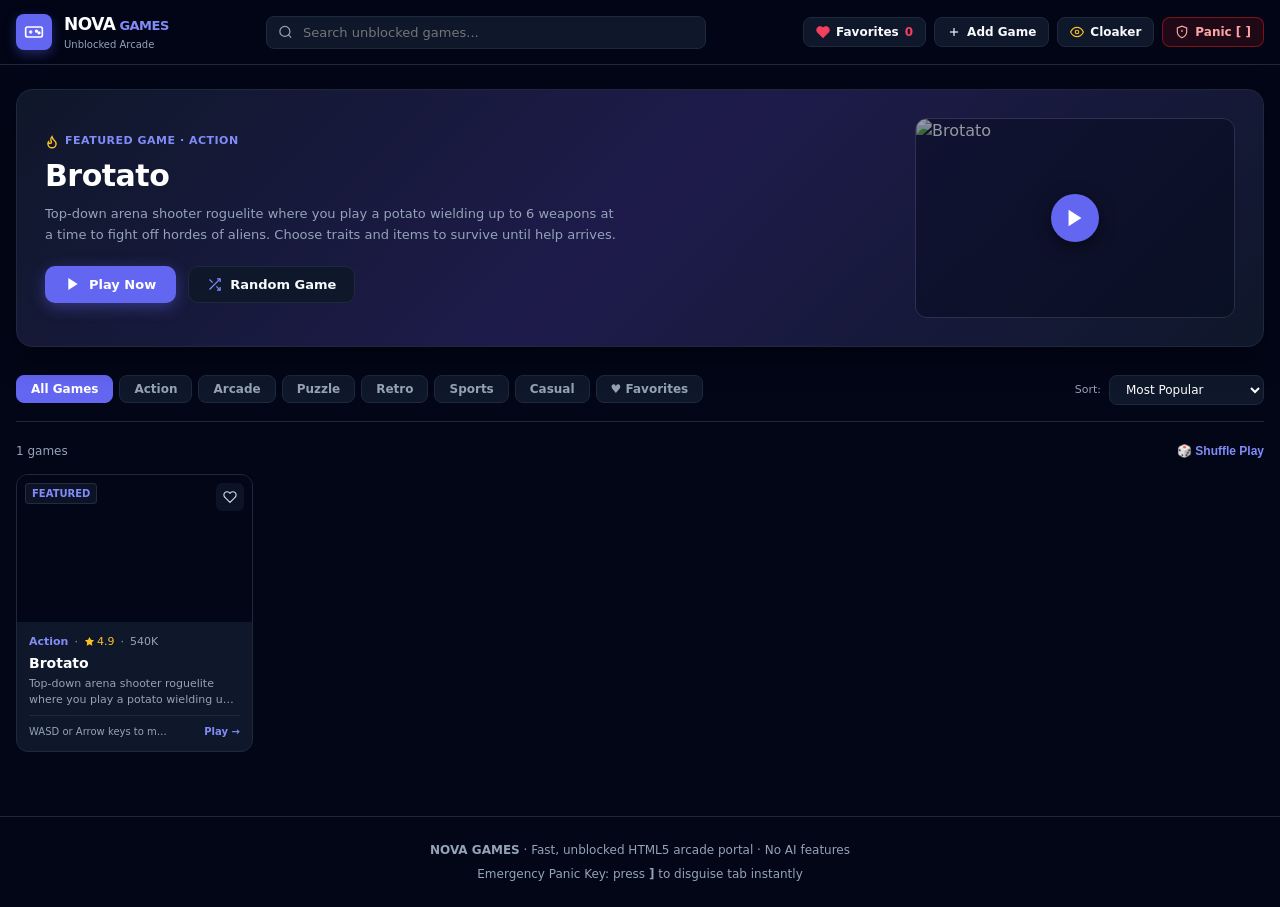
==== commit c8dff35e: "refactor: update iframe permissions and clean data Expanded iframe sandbox and permission policy att" ====
--- a/index.html
+++ b/index.html
@@ -154,7 +154,7 @@
 
         <!-- Iframe Container -->
         <div id="player-frame-container" class="player-frame-container">
-          <iframe id="player-iframe" class="player-iframe" allow="fullscreen; accelerometer; gyroscope; gamepad" allowfullscreen sandbox="allow-scripts allow-same-origin allow-forms allow-popups allow-modals"></iframe>
+          <iframe id="player-iframe" class="player-iframe" allow="autoplay; fullscreen *; geolocation; microphone; camera; midi; monetization; xr-spatial-tracking; gamepad; gyroscope; accelerometer; xr; cross-origin-isolated; web-share" allowtransparency="true" webkitallowfullscreen="true" mozallowfullscreen="true" msallowfullscreen="true" allowfullscreen sandbox="allow-scripts allow-same-origin allow-forms allow-pointer-lock allow-top-navigation-by-user-activation allow-popups allow-modals"></iframe>
         </div>
 
         <!-- Details Card -->
